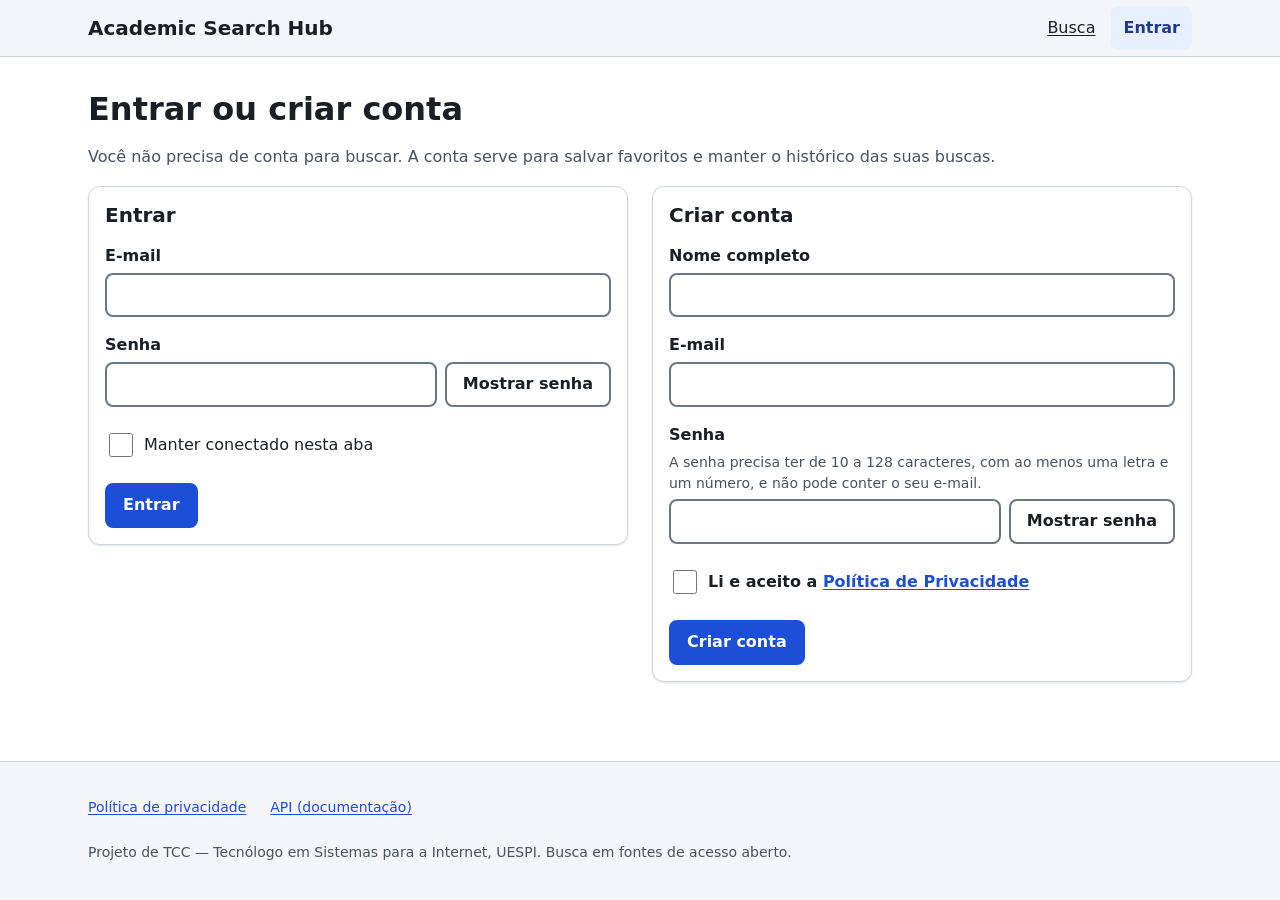
==== frontend/conta.html @ d5dfac4f "feat(os-024): cadastro, login e política de privacidade na interface" ====
<!doctype html>
<html lang="pt-BR">
  <head>
    <meta charset="utf-8" />
    <meta name="viewport" content="width=device-width, initial-scale=1" />
    <title>Entrar ou criar conta — Academic Search Hub</title>
    <link rel="stylesheet" href="css/tokens.css" />
    <link rel="stylesheet" href="css/base.css" />
    <link rel="stylesheet" href="css/layout.css" />
    <link rel="stylesheet" href="css/components.css" />
  </head>
  <body data-page="conta">
    <main id="conteudo" class="main">
      <div class="container stack">
        <h1 id="titulo-conta" tabindex="-1">Entrar ou criar conta</h1>
        <p class="muted">
          Você não precisa de conta para buscar. A conta serve para salvar favoritos e manter o
          histórico das suas buscas.
        </p>

        <div id="conta-visitante" class="auth-grid">
          <section class="card" aria-labelledby="titulo-entrar">
            <h2 id="titulo-entrar">Entrar</h2>
            <form id="form-login" class="stack" novalidate>
              <div id="erro-login" class="alert alert-error" role="alert" hidden></div>
              <div class="field">
                <label for="email-login">E-mail</label>
                <input id="email-login" name="email" type="email" autocomplete="email" required />
                <p id="erro-email-login" class="error-text" hidden></p>
              </div>
              <div class="field">
                <label for="senha-login">Senha</label>
                <div class="password-row">
                  <input id="senha-login" name="password" type="password" autocomplete="current-password" required />
                  <button type="button" class="btn toggle-password" aria-pressed="false" data-target="senha-login">Mostrar senha</button>
                </div>
                <p id="erro-senha-login" class="error-text" hidden></p>
              </div>
              <div class="check">
                <input id="manter-conectado" name="keep" type="checkbox" />
                <label for="manter-conectado">Manter conectado nesta aba</label>
              </div>
              <button type="submit" class="btn btn-primary">Entrar</button>
            </form>
          </section>

          <section class="card" aria-labelledby="titulo-cadastro">
            <h2 id="titulo-cadastro">Criar conta</h2>
            <form id="form-cadastro" class="stack" novalidate>
              <div id="erro-cadastro" class="alert alert-error" role="alert" hidden></div>
              <div class="field">
                <label for="nome-cadastro">Nome completo</label>
                <input id="nome-cadastro" name="full_name" type="text" autocomplete="name" maxlength="120" required />
                <p id="erro-nome-cadastro" class="error-text" hidden></p>
              </div>
              <div class="field">
                <label for="email-cadastro">E-mail</label>
                <input id="email-cadastro" name="email" type="email" autocomplete="email" required />
                <p id="erro-email-cadastro" class="error-text" hidden></p>
              </div>
              <div class="field">
                <label for="senha-cadastro">Senha</label>
                <p id="regras-senha" class="hint">
                  A senha precisa ter de 10 a 128 caracteres, com ao menos uma letra e um número, e
                  não pode conter o seu e-mail.
                </p>
                <div class="password-row">
                  <input id="senha-cadastro" name="password" type="password" autocomplete="new-password" aria-describedby="regras-senha erro-senha-cadastro" required />
                  <button type="button" class="btn toggle-password" aria-pressed="false" data-target="senha-cadastro">Mostrar senha</button>
                </div>
                <p id="erro-senha-cadastro" class="error-text" hidden></p>
              </div>
              <div class="field">
                <div class="check">
                  <input id="consentimento" name="accept_privacy_policy" type="checkbox" aria-describedby="erro-consentimento" />
                  <label for="consentimento">
                    Li e aceito a
                    <a href="privacidade.html" target="_blank" rel="noopener noreferrer">Política de Privacidade</a>
                  </label>
                </div>
                <p id="erro-consentimento" class="error-text" hidden></p>
              </div>
              <button type="submit" class="btn btn-primary">Criar conta</button>
            </form>
          </section>
        </div>

        <div id="conta-logada" hidden></div>
      </div>
    </main>
    <script type="module" src="js/main.js"></script>
    <script type="module" src="js/conta.js"></script>
  </body>
</html>
---- frontend/css/tokens.css ----
/*
 * Tokens de design (cores, espaços, tipografia).
 *
 * Contraste: cada par de cor de texto/fundo e de componente/fundo usado na interface é
 * conferido por `scripts/contrast_check.py` (WCAG 2.1: 4,5:1 para texto comum; 3:1 para texto
 * grande e componentes). A tabela calculada está em docs/ACESSIBILIDADE.md. Ao mudar uma cor
 * daqui, rode o script. Sem tema escuro (fora do escopo).
 */
:root {
  /* Cores */
  --color-bg: #ffffff;
  --color-surface: #f3f5f8;
  --color-text: #1a1f26;
  --color-text-muted: #475161;
  --color-primary: #1d4ed8;
  --color-primary-hover: #1e3a8a;
  --color-on-primary: #ffffff;
  --color-border: #cfd5de;
  --color-border-strong: #6b7685;
  --color-focus: #b45309;
  --color-danger: #b42318;
  --color-danger-bg: #fef3f2;
  --color-success: #067647;
  --color-success-bg: #ecfdf3;
  --color-warning-text: #7a4b00;
  --color-warning-bg: #fff4d6;
  --color-info-text: #1e3a8a;
  --color-info-bg: #e8efff;
  --color-badge-text: #1e3a8a;
  --color-badge-bg: #e8efff;

  /* Espaçamento (rem, para acompanhar o zoom do texto) */
  --space-1: 0.25rem;
  --space-2: 0.5rem;
  --space-3: 0.75rem;
  --space-4: 1rem;
  --space-5: 1.5rem;
  --space-6: 2rem;
  --space-7: 3rem;

  /* Tipografia */
  --font-sans: system-ui, -apple-system, "Segoe UI", Roboto, "Helvetica Neue", Arial, sans-serif;
  --font-size-sm: 0.875rem;
  --font-size-md: 1rem;
  --font-size-lg: 1.25rem;
  --font-size-xl: 1.625rem;
  --font-size-2xl: 2rem;
  --line-height: 1.55;

  /* Forma */
  --radius-sm: 0.25rem;
  --radius-md: 0.5rem;
  --radius-lg: 0.75rem;
  --shadow-sm: 0 1px 2px rgb(16 24 40 / 12%);
  --shadow-md: 0 4px 12px rgb(16 24 40 / 14%);

  /* Interação: alvos de toque de pelo menos 44x44 px (boa prática; WCAG 2.5.5 é nível AAA) */
  --touch-min: 2.75rem;
  --focus-width: 3px;
  --focus-offset: 2px;

  /* Largura máxima do conteúdo */
  --container-max: 72rem;
}
---- frontend/css/base.css ----
/* Base: reset leve, tipografia, foco visível e utilitários de acessibilidade. */
*,
*::before,
*::after {
  box-sizing: border-box;
}

html {
  font-size: 100%; /* respeita a preferência de tamanho de texto do usuário */
  -webkit-text-size-adjust: 100%;
  text-size-adjust: 100%;
}

body {
  display: flex;
  flex-direction: column;
  margin: 0;
  min-height: 100vh;
  font-family: var(--font-sans);
  font-size: var(--font-size-md);
  line-height: var(--line-height);
  color: var(--color-text);
  background: var(--color-bg);
  overflow-wrap: anywhere; /* títulos e URLs longos não geram rolagem horizontal */
}

h1,
h2,
h3,
h4 {
  line-height: 1.25;
  margin: 0 0 var(--space-3);
}

h1 {
  font-size: var(--font-size-xl);
}

h2 {
  font-size: var(--font-size-lg);
}

h3 {
  font-size: var(--font-size-md);
}

p {
  margin: 0 0 var(--space-3);
}

ul,
ol {
  margin: 0 0 var(--space-3);
  padding-left: var(--space-5);
}

/* Links sempre sublinhados: a cor sozinha não pode ser o único sinal (WCAG 1.4.1). */
a {
  color: var(--color-primary);
  text-decoration: underline;
  text-underline-offset: 0.15em;
}

a:hover {
  color: var(--color-primary-hover);
}

img,
svg {
  max-width: 100%;
  height: auto;
}

/* Foco visível em todos os elementos interativos. */
:focus-visible {
  outline: var(--focus-width) solid var(--color-focus);
  outline-offset: var(--focus-offset);
}

[tabindex="-1"]:focus {
  outline: none; /* destinos de foco programático (títulos) não precisam de anel */
}

/* O atributo hidden precisa vencer regras de display dos componentes. */
[hidden] {
  display: none !important;
}

.visually-hidden {
  position: absolute;
  width: 1px;
  height: 1px;
  margin: -1px;
  padding: 0;
  overflow: hidden;
  clip-path: inset(50%);
  white-space: nowrap;
  border: 0;
}

.skip-link {
  position: absolute;
  top: var(--space-2);
  left: var(--space-2);
  z-index: 100;
  padding: var(--space-2) var(--space-4);
  color: var(--color-on-primary);
  background: var(--color-primary);
  border-radius: var(--radius-md);
  transform: translateY(-200%);
}

.skip-link:focus {
  transform: none;
}

@media (prefers-reduced-motion: reduce) {
  *,
  *::before,
  *::after {
    animation-duration: 0.01ms !important;
    animation-iteration-count: 1 !important;
    transition-duration: 0.01ms !important;
    scroll-behavior: auto !important;
  }
}
---- frontend/css/layout.css ----
/* Layout: móvel primeiro; ajustes em ~600 px (37,5rem) e ~960 px (60rem). */
.container {
  width: 100%;
  max-width: var(--container-max);
  margin-inline: auto;
  padding-inline: var(--space-4);
}

.site-header {
  background: var(--color-surface);
  border-bottom: 1px solid var(--color-border);
}

.site-header .container {
  display: flex;
  flex-wrap: wrap;
  align-items: center;
  justify-content: space-between;
  gap: var(--space-2);
  min-height: 3.5rem;
}

.brand {
  display: inline-flex;
  align-items: center;
  min-height: var(--touch-min);
  font-weight: 700;
  font-size: var(--font-size-md);
  color: var(--color-text);
  text-decoration: none;
}

.nav-toggle {
  min-width: var(--touch-min);
}

.site-nav {
  display: none;
  width: 100%;
}

.site-nav[data-open="true"] {
  display: block;
}

.site-nav ul {
  display: flex;
  flex-direction: column;
  gap: var(--space-1);
  margin: 0;
  padding: 0;
  list-style: none;
}

.site-nav a,
.site-nav button.nav-link {
  display: flex;
  align-items: center;
  min-height: var(--touch-min);
  padding: var(--space-1) var(--space-3);
  font: inherit;
  color: var(--color-text);
  background: none;
  border: 0;
  border-radius: var(--radius-md);
  text-decoration: underline;
  cursor: pointer;
}

.site-nav a[aria-current="page"] {
  font-weight: 700;
  background: var(--color-info-bg);
  color: var(--color-info-text);
}

.main {
  flex: 1;
  padding-block: var(--space-5);
}

.site-footer {
  padding-block: var(--space-5);
  color: var(--color-text-muted);
  background: var(--color-surface);
  border-top: 1px solid var(--color-border);
  font-size: var(--font-size-sm);
}

.site-footer ul {
  display: flex;
  flex-wrap: wrap;
  gap: var(--space-2) var(--space-5);
  margin: 0 0 var(--space-3);
  padding: 0;
  list-style: none;
}

.site-footer a {
  display: inline-flex;
  align-items: center;
  min-height: var(--touch-min);
}

.stack > * + * {
  margin-top: var(--space-4);
}

.cluster {
  display: flex;
  flex-wrap: wrap;
  align-items: center;
  gap: var(--space-2);
}

@media (min-width: 37.5rem) {
  .container {
    padding-inline: var(--space-5);
  }

  /* .btn.nav-toggle: precisa vencer o display do .btn, carregado depois deste arquivo */
  .btn.nav-toggle {
    display: none;
  }

  .brand {
    font-size: var(--font-size-lg);
  }

  .site-nav {
    display: block;
    width: auto;
  }

  .site-nav ul {
    flex-direction: row;
    align-items: center;
  }

  .site-nav a[aria-current="page"] {
    text-decoration: none;
  }
}

@media (min-width: 60rem) {
  h1 {
    font-size: var(--font-size-2xl);
  }

  .main {
    padding-block: var(--space-6);
  }
}
---- frontend/css/components.css ----
/* Componentes: botões, campos, cartões, avisos, selos e carregamento. */

/* Botões */
.btn {
  display: inline-flex;
  align-items: center;
  justify-content: center;
  gap: var(--space-2);
  min-height: var(--touch-min);
  min-width: var(--touch-min);
  padding: var(--space-2) var(--space-4);
  font: inherit;
  font-weight: 600;
  color: var(--color-text);
  background: var(--color-bg);
  border: 2px solid var(--color-border-strong);
  border-radius: var(--radius-md);
  text-decoration: none;
  cursor: pointer;
}

.btn:hover {
  background: var(--color-surface);
}

.btn-primary {
  color: var(--color-on-primary);
  background: var(--color-primary);
  border-color: var(--color-primary);
}

.btn-primary:hover {
  color: var(--color-on-primary);
  background: var(--color-primary-hover);
  border-color: var(--color-primary-hover);
}

.btn-danger {
  color: var(--color-danger);
  border-color: var(--color-danger);
}

.btn-link {
  min-height: var(--touch-min);
  padding-inline: var(--space-2);
  font: inherit;
  color: var(--color-primary);
  background: none;
  border: 0;
  text-decoration: underline;
  cursor: pointer;
}

.btn[disabled],
.btn[aria-disabled="true"] {
  color: var(--color-text-muted);
  background: var(--color-surface);
  border-style: dashed;
  cursor: not-allowed;
}

/* Campos de formulário */
.field {
  display: flex;
  flex-direction: column;
  gap: var(--space-1);
}

.field label,
.field legend {
  font-weight: 600;
}

.field .hint {
  margin: 0;
  font-size: var(--font-size-sm);
  color: var(--color-text-muted);
}

.field .error-text {
  margin: 0;
  font-size: var(--font-size-sm);
  color: var(--color-danger);
  font-weight: 600;
}

input[type="text"],
input[type="search"],
input[type="email"],
input[type="password"],
input[type="number"],
select,
textarea {
  width: 100%;
  min-height: var(--touch-min);
  padding: var(--space-2) var(--space-3);
  font: inherit;
  color: var(--color-text);
  background: var(--color-bg);
  border: 2px solid var(--color-border-strong);
  border-radius: var(--radius-md);
}

input[aria-invalid="true"],
textarea[aria-invalid="true"] {
  border-color: var(--color-danger);
}

input[type="checkbox"],
input[type="radio"] {
  width: 1.5rem;
  height: 1.5rem;
  flex: none;
  accent-color: var(--color-primary);
}

.check {
  display: flex;
  align-items: center;
  gap: var(--space-2);
  min-height: var(--touch-min);
}

fieldset {
  min-width: 0;
  margin: 0;
  padding: 0;
  border: 0;
}

/* Cartões */
.card {
  padding: var(--space-4);
  background: var(--color-bg);
  border: 1px solid var(--color-border);
  border-radius: var(--radius-lg);
  box-shadow: var(--shadow-sm);
}

/* Avisos: o texto de rótulo ("Erro:", "Aviso:") garante que a cor não é o único sinal. */
.alert {
  padding: var(--space-3) var(--space-4);
  border: 1px solid currentcolor;
  border-radius: var(--radius-md);
}

.alert-error {
  color: var(--color-danger);
  background: var(--color-danger-bg);
}

.alert-success {
  color: var(--color-success);
  background: var(--color-success-bg);
}

.alert-warning {
  color: var(--color-warning-text);
  background: var(--color-warning-bg);
}

.alert-info {
  color: var(--color-info-text);
  background: var(--color-info-bg);
}

.alert > :last-child {
  margin-bottom: 0;
}

/* Selos (fonte, tipo): sempre com texto, nunca só cor */
.badge {
  display: inline-block;
  padding: 0.125rem var(--space-2);
  font-size: var(--font-size-sm);
  font-weight: 600;
  color: var(--color-badge-text);
  background: var(--color-badge-bg);
  border: 1px solid currentcolor;
  border-radius: 999px;
}

.muted {
  color: var(--color-text-muted);
}

/* Carregamento (esqueleto) */
.skeleton {
  display: block;
  height: 1rem;
  margin-bottom: var(--space-2);
  background: linear-gradient(90deg, var(--color-surface), var(--color-border), var(--color-surface));
  background-size: 200% 100%;
  border-radius: var(--radius-sm);
  animation: skeleton-pulse 1.4s ease-in-out infinite;
}

@keyframes skeleton-pulse {
  from {
    background-position: 200% 0;
  }

  to {
    background-position: -200% 0;
  }
}

/* Busca e resultados */
.search-row {
  display: flex;
  flex-wrap: wrap;
  gap: var(--space-2);
}

.search-row input {
  flex: 1 1 14rem;
  min-width: 0;
}

.results-list {
  display: grid;
  gap: var(--space-4);
  margin: 0;
  padding: 0;
  list-style: none;
}

.result {
  display: grid;
  gap: var(--space-2);
}

.result > * {
  margin: 0;
}

.result-title {
  font-size: var(--font-size-md);
}

.result-authors {
  font-weight: 600;
}

.result-abstract {
  max-width: 70ch;
}

.badges {
  display: flex;
  flex-wrap: wrap;
  gap: var(--space-2);
  margin: 0;
  padding: 0;
  list-style: none;
}

.result-actions {
  gap: var(--space-3);
}

.result-skeleton {
  padding: var(--space-4);
}

.pagination {
  display: flex;
  flex-wrap: wrap;
  align-items: center;
  justify-content: center;
  gap: var(--space-3);
  margin-top: var(--space-5);
}

.pagination-page {
  min-width: 6rem;
  text-align: center;
  font-weight: 600;
}

.sources-note {
  margin-top: var(--space-5);
  font-size: var(--font-size-sm);
}

.sources-title {
  font-size: var(--font-size-md);
}

#avisos-busca:not(:empty) {
  margin-bottom: var(--space-4);
}

/* Filtros */
.filters {
  display: grid;
  gap: var(--space-3);
  justify-items: start;
  margin-top: var(--space-3);
}

.filters-panel {
  display: grid;
  gap: var(--space-4);
  width: 100%;
}

.year-row {
  display: flex;
  flex-wrap: wrap;
  gap: var(--space-3);
}

.year-row .field {
  flex: 1 1 8rem;
}

.active-filters {
  display: flex;
  flex-wrap: wrap;
  gap: var(--space-2);
  margin: 0;
  padding: 0;
  list-style: none;
}

.chip {
  min-height: var(--touch-min);
  padding: var(--space-1) var(--space-3);
  font: inherit;
  font-size: var(--font-size-sm);
  font-weight: 600;
  color: var(--color-info-text);
  background: var(--color-info-bg);
  border: 1px solid currentcolor;
  border-radius: 999px;
  cursor: pointer;
}

.check .hint {
  margin: 0;
  font-size: var(--font-size-sm);
  color: var(--color-text-muted);
}

legend {
  padding: 0;
}

/* Conta */
.auth-grid {
  display: grid;
  gap: var(--space-5);
}

@media (min-width: 60rem) {
  .auth-grid {
    grid-template-columns: 1fr 1fr;
    align-items: start;
  }
}

.password-row {
  display: flex;
  flex-wrap: wrap;
  gap: var(--space-2);
}

.password-row input {
  flex: 1 1 12rem;
  min-width: 0;
}

/* Texto longo (política de privacidade) */
.prose {
  max-width: 48rem;
}

.prose h2 {
  margin-top: var(--space-5);
}
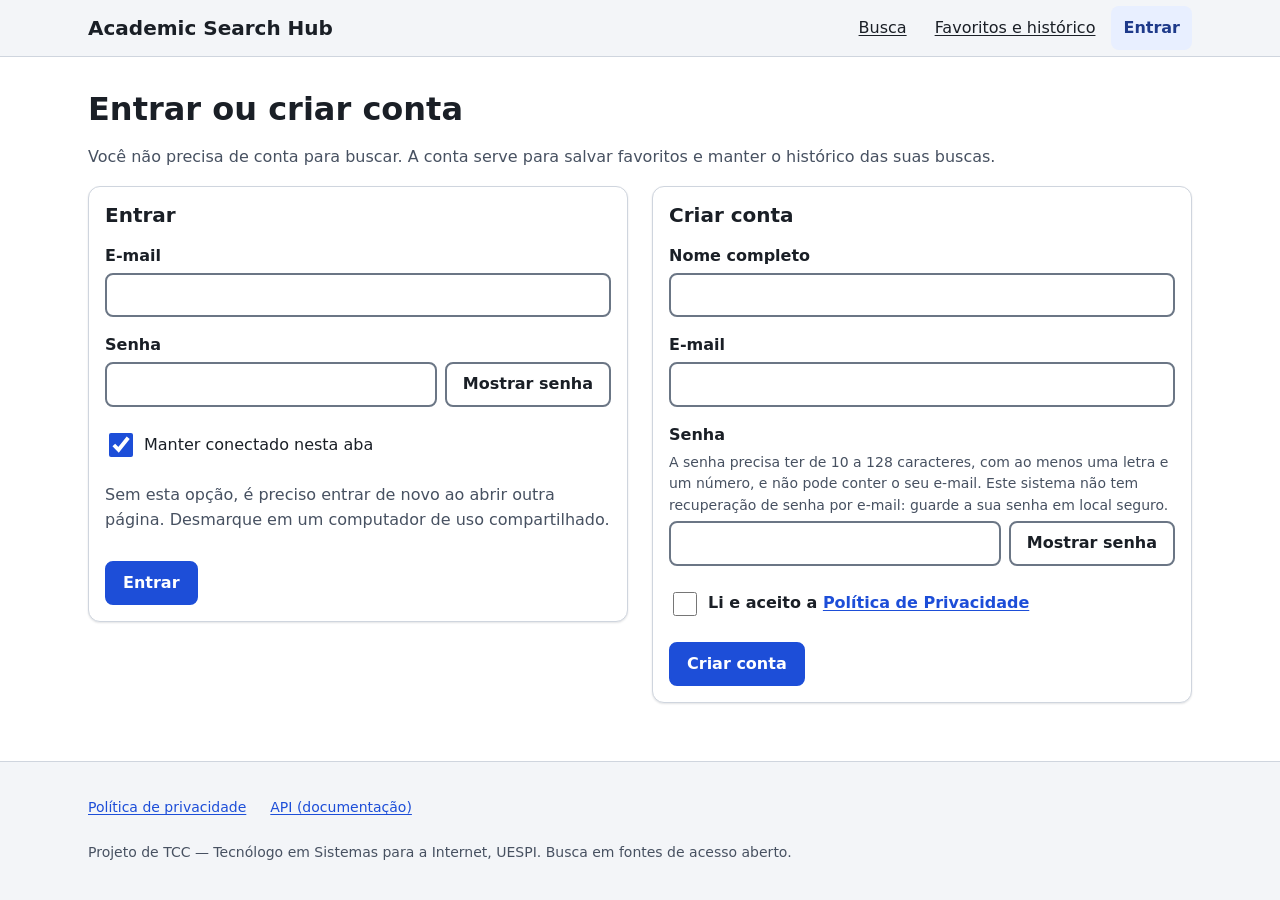
==== commit 6fdceef4: "docs(os-036): avaliação de usabilidade e correções de interface" ====
--- a/frontend/conta.html
+++ b/frontend/conta.html
@@ -37,9 +37,13 @@
                 <p id="erro-senha-login" class="error-text" hidden></p>
               </div>
               <div class="check">
-                <input id="manter-conectado" name="keep" type="checkbox" />
+                <input id="manter-conectado" name="keep" type="checkbox" checked aria-describedby="ajuda-manter" />
                 <label for="manter-conectado">Manter conectado nesta aba</label>
               </div>
+              <p id="ajuda-manter" class="muted">
+                Sem esta opção, é preciso entrar de novo ao abrir outra página. Desmarque em um
+                computador de uso compartilhado.
+              </p>
               <button type="submit" class="btn btn-primary">Entrar</button>
             </form>
           </section>
@@ -62,7 +66,8 @@
                 <label for="senha-cadastro">Senha</label>
                 <p id="regras-senha" class="hint">
                   A senha precisa ter de 10 a 128 caracteres, com ao menos uma letra e um número, e
-                  não pode conter o seu e-mail.
+                  não pode conter o seu e-mail. Este sistema não tem recuperação de senha por
+                  e-mail: guarde a sua senha em local seguro.
                 </p>
                 <div class="password-row">
                   <input id="senha-cadastro" name="password" type="password" autocomplete="new-password" aria-describedby="regras-senha erro-senha-cadastro" required />
--- a/frontend/css/components.css
+++ b/frontend/css/components.css
@@ -379,3 +379,80 @@
 .prose h2 {
   margin-top: var(--space-5);
 }
+
+/* Exportação e diálogos */
+.export-bar {
+  display: grid;
+  gap: var(--space-2);
+  margin-bottom: var(--space-4);
+  padding: var(--space-3) var(--space-4);
+  background: var(--color-surface);
+  border-radius: var(--radius-md);
+}
+
+.export-bar p {
+  margin: 0;
+}
+
+.export-bar select {
+  width: auto;
+  min-width: 8rem;
+}
+
+.dialog {
+  width: min(32rem, calc(100vw - 2rem));
+  padding: var(--space-5);
+  color: var(--color-text);
+  background: var(--color-bg);
+  border: 2px solid var(--color-border-strong);
+  border-radius: var(--radius-lg);
+  box-shadow: var(--shadow-md);
+}
+
+.dialog::backdrop {
+  background: rgb(16 24 40 / 55%);
+}
+
+.dialog-actions {
+  margin-top: var(--space-4);
+}
+
+/* Favoritos e histórico */
+.note-editor textarea {
+  resize: vertical;
+}
+
+.history-item {
+  display: grid;
+  gap: var(--space-2);
+}
+
+.history-item > p {
+  margin: 0;
+}
+
+.data-list {
+  display: grid;
+  grid-template-columns: max-content 1fr;
+  gap: var(--space-2) var(--space-4);
+  margin: 0;
+}
+
+.data-list dt {
+  font-weight: 600;
+}
+
+.data-list dd {
+  margin: 0;
+}
+
+@media (max-width: 37.4375rem) {
+  .data-list {
+    grid-template-columns: 1fr;
+    gap: 0;
+  }
+
+  .data-list dd {
+    margin-bottom: var(--space-2);
+  }
+}
